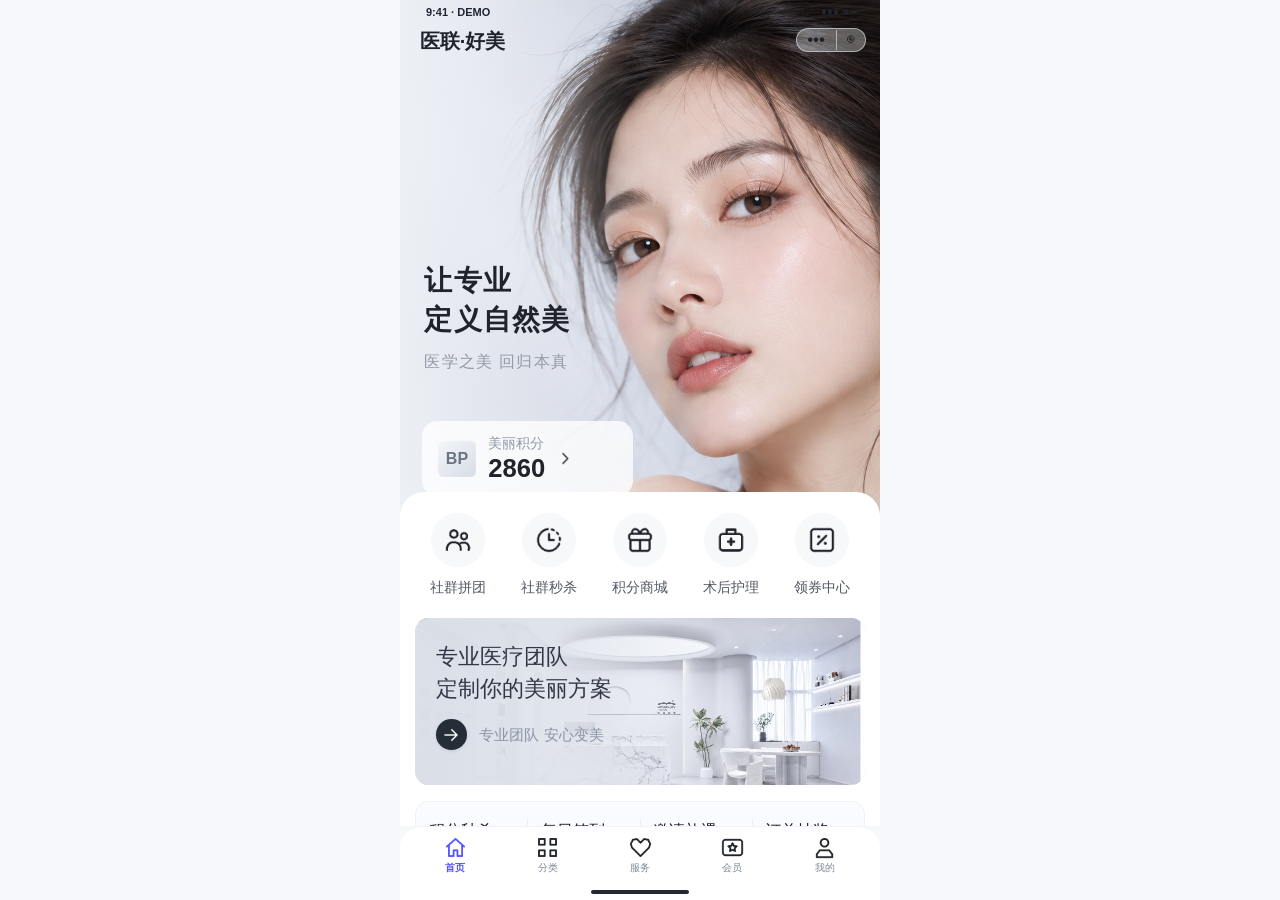
==== demo/preview/index.html @ fe7f99ed "导入医联医美小程序、网页 Demo 与运营后台 包含 716 个源码和资源文件，保留测试配置；不包含数据库、账号文件、服务器密码和运行时上传文件。" ====
<!doctype html><html lang="zh-CN"><head><meta charset="UTF-8"><meta name="viewport" content="width=device-width,initial-scale=1"><title>医联好美 · 体验 Demo</title><link rel="stylesheet" href="shell.css?v=202610301920"></head><body><script>if(true)document.body.classList.add("phone-preview");</script><header class="preview-header"><div><strong>医联·好美</strong><span class="header-caption">小程序页面框架</span></div><button id="reset-preview">重置演示</button></header><main class="preview-layout"><aside class="preview-intro"><span class="eyebrow">WECHAT MINI PROGRAM</span><h1>让专业<br>定义自然美</h1><p>商城与运营，协同体验。<br>商品、活动、会员福利已连接。</p><nav id="page-nav"></nav><div class="intro-foot">WXML / WXSS / JavaScript<br>原生页面 · 后台联动</div></aside><section class="device" aria-label="小程序预览"><div id="phone"><div class="status-bar"><span>9:41 · DEMO</span><span>▮▮▮ ◔ ▰</span></div><div class="capsule"><span>•••</span><span>◉</span></div><div id="scroll"><div id="mini"></div></div><nav id="native-tabbar"></nav><div class="home-indicator"></div></div></section><aside class="preview-note"><span class="preview-note-line"></span><p>实时交互预览</p><span>点击底部导航<br>浏览商城与会员页面</span></aside></main><div id="overlay"></div><div id="toast" role="status"></div><script src="demo-seed.js?v=20261102-clean-samples"></script><script src="demo-api.js?v=online-sync-20261102"></script><script src="runtime.js?v=online-sync-20261102"></script></body></html>
---- demo/preview/shell.css ----
*{box-sizing:border-box}body{margin:0;background:#f0f3f9;color:#202633;font-family:-apple-system,BlinkMacSystemFont,'PingFang SC','Microsoft YaHei',sans-serif}button{font-family:inherit;cursor:pointer}button:focus-visible,input:focus-visible,select:focus-visible{outline:2px solid #7779ff;outline-offset:3px}.preview-header{height:92px;margin:0 48px;border-bottom:1px solid #dce1ec;display:flex;align-items:center;justify-content:space-between}.preview-header>div{display:flex;gap:13px;align-items:center;font-size:17px}.preview-mark{display:inline-flex;width:29px;height:29px;background:#5355ff;color:white;border-radius:9px;align-items:center;justify-content:center;font-weight:650;font-size:18px}.header-caption{color:#939bab;font-size:13px;border-left:1px solid #cfd5e1;margin-left:4px;padding-left:16px}.preview-header>button{border:1px solid #d4dbea;background:none;padding:10px 18px;border-radius:24px;color:#727d91;font-size:12px}.preview-layout{display:flex;align-items:center;justify-content:center;gap:80px;padding:32px 30px;min-height:calc(100vh - 92px)}.preview-intro{width:255px}.eyebrow{font-size:10px;letter-spacing:2.8px;color:#939bab}.preview-intro h1{font-family:inherit;font-weight:600;font-size:36px;letter-spacing:3px;line-height:1.5;margin:22px 0}.preview-intro p{font-size:13px;line-height:1.9;color:#8e98aa}.preview-intro nav{display:flex;flex-wrap:wrap;gap:9px;margin:30px 0}.preview-intro nav button{padding:9px 17px;border:1px solid #d9dfec;background:transparent;color:#9099aa;border-radius:30px;font-size:12px}.preview-intro nav button.active{border-color:#5355ff;background:#5355ff;color:white}.intro-foot{font-size:10px;color:#a5adbc;line-height:1.8;letter-spacing:1px;margin-top:44px}.device{padding:8px;border:1px solid #dbe1ec;border-radius:43px;background:#fafbfe;box-shadow:0 24px 60px #27395412}.device #phone{position:relative;width:375px;height:min(760px,calc(100vh - 178px));min-height:590px;border-radius:35px;overflow:hidden;background:#f6f8fc;--rpx:.5px;--vh:calc(min(760px,100vh - 178px) - 74px)}#scroll{position:absolute;inset:0 0 74px;overflow:auto;scrollbar-width:none}#scroll::-webkit-scrollbar{display:none}#mini{min-height:100%;--primary:#5355ff;--ink:#20232b;--muted:#929aaa;--surface:#f6f8fc}#mini view{display:block}#mini text{white-space:pre-line}:where(#mini) button{display:block;border:0;cursor:pointer;font-family:inherit}#mini button[disabled]{cursor:default}#mini img{max-width:100%;object-fit:cover}:where(#mini) input{font-family:inherit;border:0;outline:0;background:transparent;color:inherit}#mini input::placeholder{color:#a3abba}#mini scroll-view{display:block;overflow:auto;scrollbar-width:none}#mini .native-picker{display:block;position:relative}#mini .picker-select{position:absolute;inset:0;width:100%;height:100%;opacity:0;cursor:pointer}#mini .c-ui-icon{display:inline-flex;flex-shrink:0;vertical-align:middle}#mini .c-media-placeholder{display:block;width:100%;height:100%}#mini .c-brand-header{display:block}.status-bar{position:absolute;z-index:20;top:6px;left:26px;right:23px;display:flex;justify-content:space-between;font-size:11px;font-weight:600;pointer-events:none}.capsule{position:absolute;z-index:20;right:14px;top:28px;display:flex;gap:11px;align-items:center;border:1px solid #dce1e9a0;border-radius:20px;padding:1px 10px;font-size:17px;background:#ffffff50;pointer-events:none;color:#202329}.capsule span+span{border-left:1px solid #dce1e9a0;padding-left:9px;font-size:17px}#native-tabbar{height:74px;position:absolute;bottom:0;left:0;right:0;display:flex;background:white;border-radius:20px 20px 0 0;padding:9px 9px 21px;border-top:1px solid #f0f2f7;z-index:25}#native-tabbar.hidden{display:none}#native-tabbar button{border:0;background:none;flex:1;display:flex;align-items:center;flex-direction:column;gap:2px;font-size:10px;color:#7e8798;position:relative;padding:0}#native-tabbar img{width:23px;height:23px}#native-tabbar button.active{color:#5355ff;font-weight:600}.tab-badge{position:absolute;top:-4px;left:calc(50% + 5px);font-size:8px;background:#5355ff;color:white;min-width:13px;padding:1px 3px;border-radius:9px}.home-indicator{position:absolute;z-index:26;background:#252735;bottom:6px;width:98px;height:4px;left:calc(50% - 49px);border-radius:10px;pointer-events:none}.preview-note{width:150px;align-self:center;padding-bottom:170px}.preview-note-line{width:42px;height:1px;background:#b4bdcf;display:block}.preview-note p{font-size:12px;color:#71809b;margin:15px 0 8px}.preview-note>span:last-child{font-size:11px;line-height:1.9;color:#a0aabc}#toast{position:fixed;z-index:100;left:50%;top:46%;transform:translate(-50%,-50%);background:#242936e8;color:white;padding:15px 25px;border-radius:12px;font-size:14px;display:none;max-width:300px;white-space:pre-line;text-align:center}#overlay{position:fixed;inset:0;background:#1b243347;z-index:99;display:none;align-items:center;justify-content:center;padding:28px}#overlay.visible{display:flex}.dialog{width:330px;background:white;border-radius:20px;padding:28px 24px;text-align:center;box-shadow:0 20px 80px #20283822}.dialog h3{font-size:17px;margin:0 0 18px}.dialog p{font-size:13px;color:#828c9f;line-height:1.8;white-space:pre-line}.dialog-actions{display:flex;gap:12px;margin-top:25px}.dialog button{flex:1;border:0;border-radius:25px;background:#edf0fa;color:#67718a;padding:12px;font-size:13px}.dialog button.confirm{background:#5355ff;color:white}.sheet{display:flex;flex-direction:column;gap:8px}.sheet button{padding:15px}.runtime-error{padding:50px 20px;white-space:pre-wrap;color:#a33;font-size:13px}@media(max-width:1100px){.preview-layout{gap:36px}.preview-note{display:none}}@media(max-width:760px){.preview-header{height:70px;margin:0 22px}.header-caption{display:none}.preview-layout{padding:20px 12px;min-height:calc(100vh - 70px)}.preview-intro{display:none}.device #phone{height:calc(100vh - 130px);--vh:calc(100vh - 204px);min-height:570px}.device{border-radius:36px;padding:6px}}@media(max-width:420px){body{background:#f6f8fc}.preview-header,.preview-intro,.preview-note{display:none}.preview-layout{padding:0;min-height:100vh;display:block}.device{padding:0;border:0;border-radius:0;box-shadow:none}.device #phone{width:100vw;height:100dvh;min-height:0;border-radius:0;--vh:calc(100dvh - 74px)}}

#mini span{white-space:pre-line}

.device #phone{transform:translateZ(0)}#mini .cart-checkout{bottom:74px}

#mini .purchase-toolbar{padding-bottom:25px}#mini .bottom-action:not(.purchase-toolbar){padding-bottom:25px}

.device #phone{min-height:0}

#mini .c-feature-shortcuts{display:block;width:100%}:where(#mini) textarea{font-family:inherit;resize:none;outline:0}#mini .consult-input{background:#f3f5f9}

#mini .home-hero-portrait{max-width:none}

.phone-preview .preview-header,.phone-preview .preview-intro,.phone-preview .preview-note{display:none}.phone-preview .preview-layout{display:block;padding:0;min-height:100vh}.phone-preview .device{padding:0;border:0;box-shadow:none;border-radius:0;width:375px;max-width:100vw}.phone-preview .device #phone{width:min(375px,100vw);height:100dvh;min-height:0;border-radius:0;--vh:calc(100dvh - 74px)}

.phone-preview .device{width:min(100vw,480px);margin:0 auto}.phone-preview .device #phone{width:100%;height:100dvh}body.phone-preview{background:#f6f8fc}
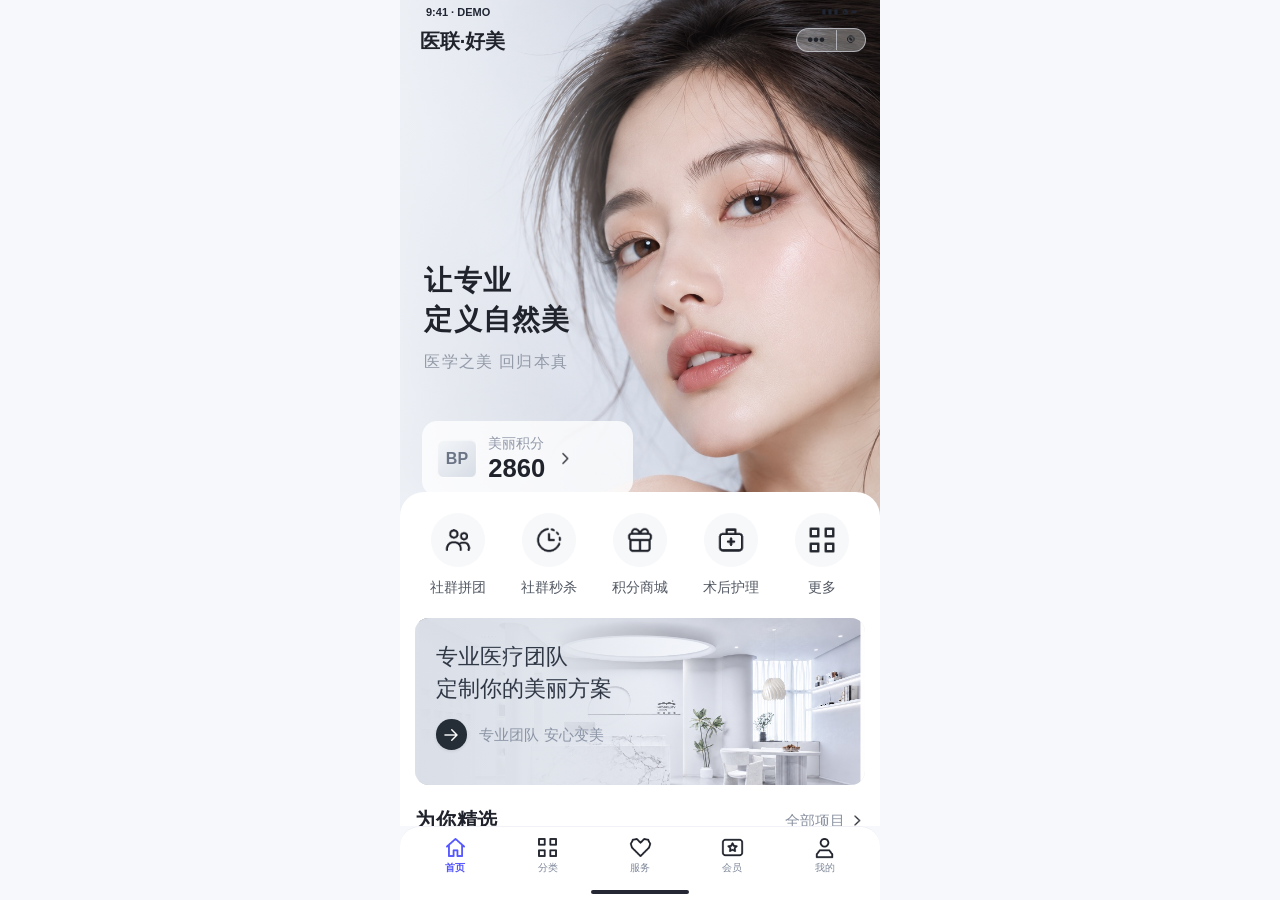
==== commit 044842a2: "同步线上网页 Demo 与运营后台前端（2026-11-10 快照） 来源：2026-11-10 13:39 Asia/Tokyo 对 https://live.ununion.cn 公开静态资源的只" ====
--- a/demo/preview/index.html
+++ b/demo/preview/index.html
@@ -1 +1 @@
-<!doctype html><html lang="zh-CN"><head><meta charset="UTF-8"><meta name="viewport" content="width=device-width,initial-scale=1"><title>医联好美 · 体验 Demo</title><link rel="stylesheet" href="shell.css?v=202610301920"></head><body><script>if(true)document.body.classList.add("phone-preview");</script><header class="preview-header"><div><strong>医联·好美</strong><span class="header-caption">小程序页面框架</span></div><button id="reset-preview">重置演示</button></header><main class="preview-layout"><aside class="preview-intro"><span class="eyebrow">WECHAT MINI PROGRAM</span><h1>让专业<br>定义自然美</h1><p>商城与运营，协同体验。<br>商品、活动、会员福利已连接。</p><nav id="page-nav"></nav><div class="intro-foot">WXML / WXSS / JavaScript<br>原生页面 · 后台联动</div></aside><section class="device" aria-label="小程序预览"><div id="phone"><div class="status-bar"><span>9:41 · DEMO</span><span>▮▮▮ ◔ ▰</span></div><div class="capsule"><span>•••</span><span>◉</span></div><div id="scroll"><div id="mini"></div></div><nav id="native-tabbar"></nav><div class="home-indicator"></div></div></section><aside class="preview-note"><span class="preview-note-line"></span><p>实时交互预览</p><span>点击底部导航<br>浏览商城与会员页面</span></aside></main><div id="overlay"></div><div id="toast" role="status"></div><script src="demo-seed.js?v=20261102-clean-samples"></script><script src="demo-api.js?v=online-sync-20261102"></script><script src="runtime.js?v=online-sync-20261102"></script></body></html>
+<!doctype html><html lang="zh-CN"><head><meta charset="UTF-8"><meta name="viewport" content="width=device-width,initial-scale=1"><title>医联好美 · 体验 Demo</title><link rel="stylesheet" href="shell.css?v=202610301920"></head><body><script>if(true)document.body.classList.add("phone-preview");</script><header class="preview-header"><div><strong>医联·好美</strong><span class="header-caption">小程序页面框架</span></div><button id="reset-preview">重置演示</button></header><main class="preview-layout"><aside class="preview-intro"><span class="eyebrow">WECHAT MINI PROGRAM</span><h1>让专业<br>定义自然美</h1><p>商城与运营，协同体验。<br>商品、活动、会员福利已连接。</p><nav id="page-nav"></nav><div class="intro-foot">WXML / WXSS / JavaScript<br>原生页面 · 后台联动</div></aside><section class="device" aria-label="小程序预览"><div id="phone"><div class="status-bar"><span>9:41 · DEMO</span><span>▮▮▮ ◔ ▰</span></div><div class="capsule"><span>•••</span><span>◉</span></div><div id="scroll"><div id="mini"></div></div><nav id="native-tabbar"></nav><div class="home-indicator"></div></div></section><aside class="preview-note"><span class="preview-note-line"></span><p>实时交互预览</p><span>点击底部导航<br>浏览商城与会员页面</span></aside></main><div id="overlay"></div><div id="toast" role="status"></div><script src="demo-seed.js?v=20261105-clinics-and-grid"></script><script src="demo-api.js?v=20261105-clinics-and-grid"></script><script src="runtime.js?v=20261105-clinics-and-grid"></script></body></html>
